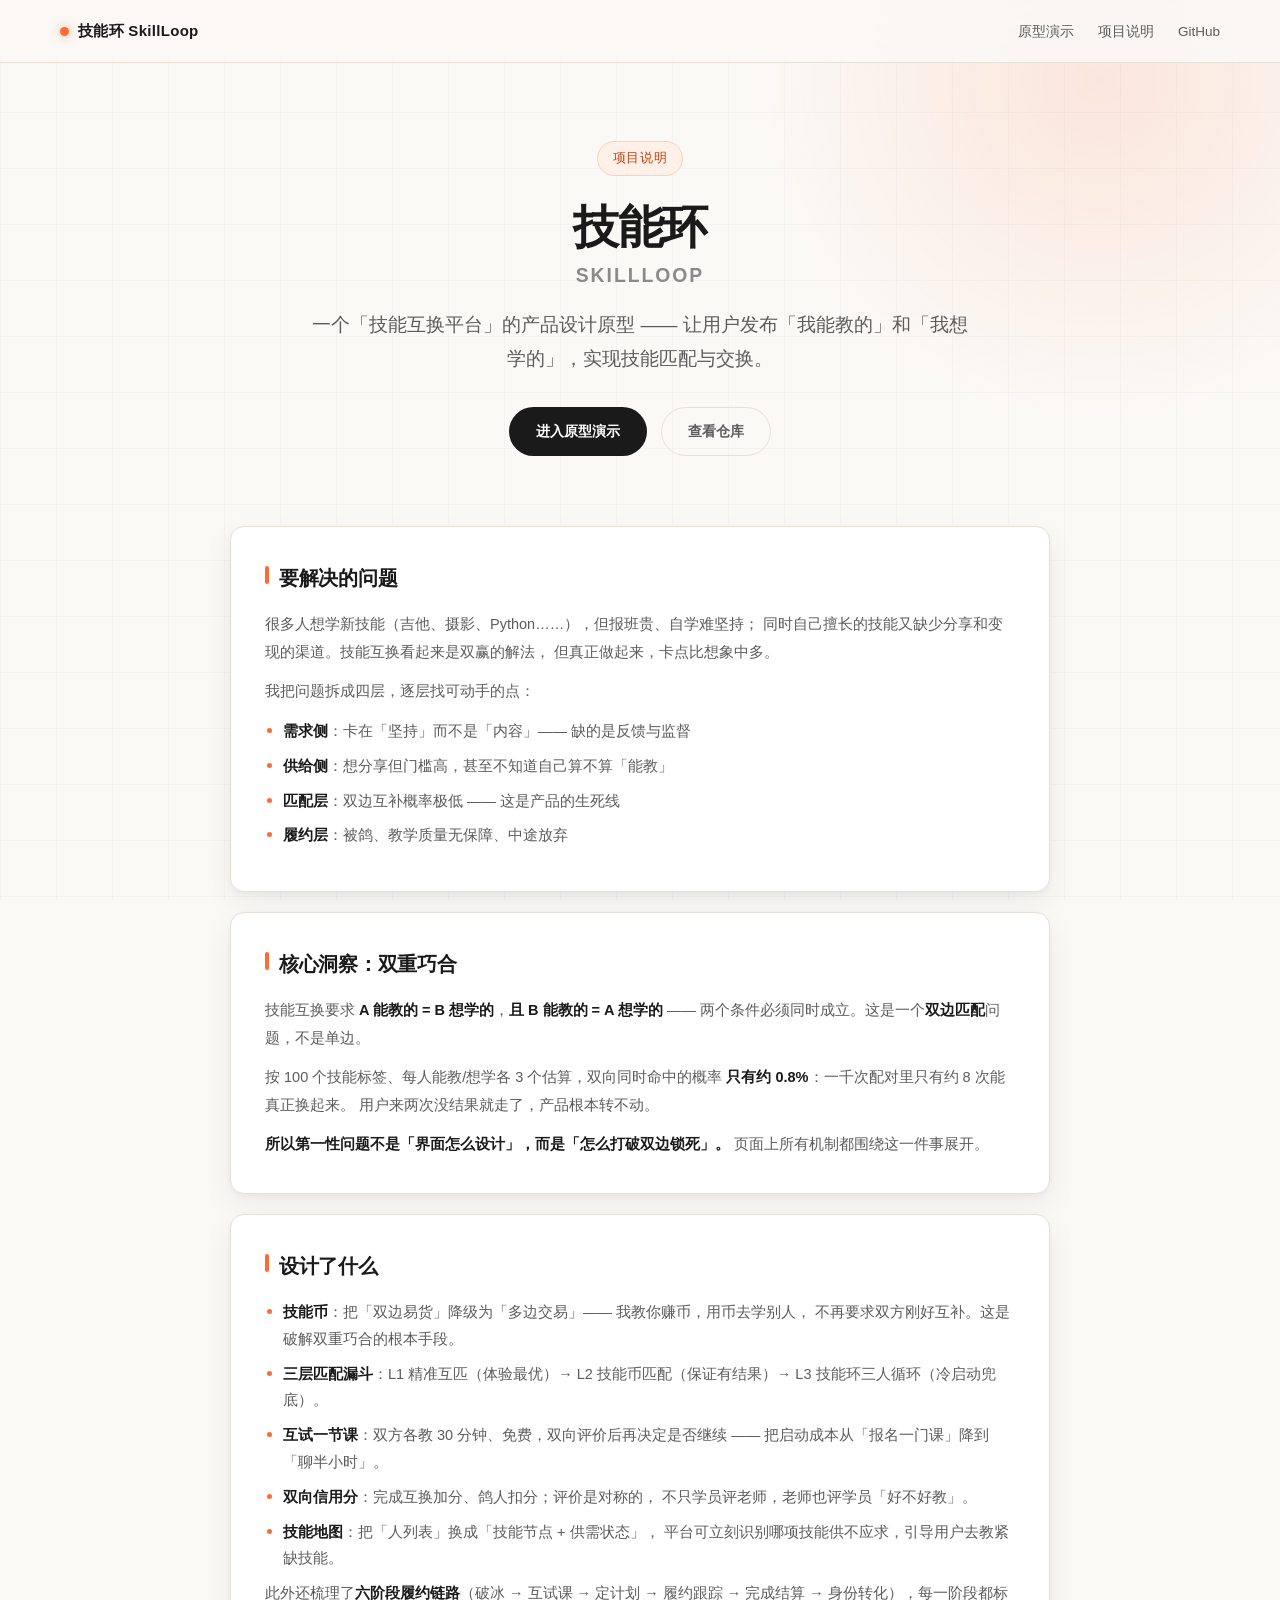
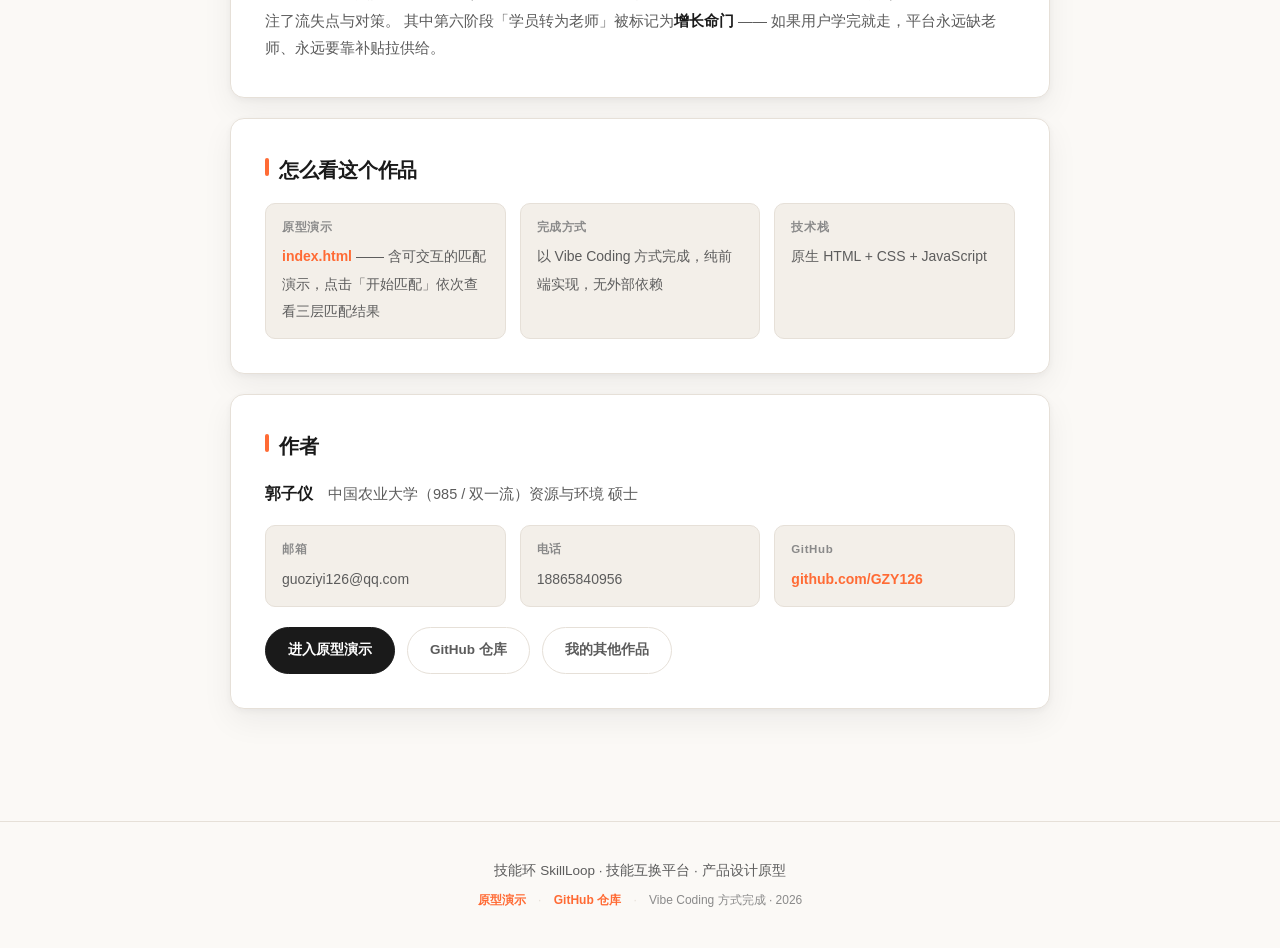
==== about.html @ 1040aa2b "Initial commit · 技能环 SkillLoop —— 技能互换平台产品设计原型 一个「技能互换平台」的产品设计原型，全部设计围绕「破解双边匹配死锁」展开。  核心洞察： - 技能互换要求" ====
<!DOCTYPE html>
<html lang="zh-CN">
<head>
<meta charset="UTF-8">
<meta name="viewport" content="width=device-width, initial-scale=1.0">
<title>项目说明 · 技能环 SkillLoop</title>
<meta name="description" content="技能互换平台「技能环 SkillLoop」的产品设计说明与设计思路。">
<link rel="stylesheet" href="styles.css">
</head>
<body>

<div class="bg-grid"></div>
<div class="bg-glow"></div>

<nav class="nav">
  <div class="nav-inner">
    <div class="nav-logo"><span class="dot"></span>技能环 SkillLoop</div>
    <ul class="nav-links">
      <li><a href="index.html">原型演示</a></li>
      <li><a href="about.html">项目说明</a></li>
      <li><a href="https://github.com/GZY126/MT" target="_blank" rel="noopener">GitHub</a></li>
    </ul>
  </div>
</nav>

<header class="hero" style="padding:78px 0 46px">
  <div class="container">
    <div class="hero-badge">项目说明</div>
    <h1 class="hero-title" style="font-size:clamp(30px,4.6vw,46px)">
      技能环 <span class="hero-title-en">SkillLoop</span>
    </h1>
    <p class="hero-sub" style="margin-bottom:30px">
      一个「技能互换平台」的产品设计原型 ——
      让用户发布「我能教的」和「我想学的」，实现技能匹配与交换。
    </p>
    <div class="hero-actions">
      <a href="index.html" class="btn btn-primary">进入原型演示</a>
      <a href="https://github.com/GZY126/MT" class="btn btn-ghost" target="_blank" rel="noopener">查看仓库</a>
    </div>
  </div>
</header>

<section class="section" style="padding-top:24px">
  <div class="container about-wrap">

    <div class="about-card">
      <h2>要解决的问题</h2>
      <p>
        很多人想学新技能（吉他、摄影、Python……），但报班贵、自学难坚持；
        同时自己擅长的技能又缺少分享和变现的渠道。技能互换看起来是双赢的解法，
        但真正做起来，卡点比想象中多。
      </p>
      <p>
        我把问题拆成四层，逐层找可动手的点：
      </p>
      <ul>
        <li><b>需求侧</b>：卡在「坚持」而不是「内容」—— 缺的是反馈与监督</li>
        <li><b>供给侧</b>：想分享但门槛高，甚至不知道自己算不算「能教」</li>
        <li><b>匹配层</b>：双边互补概率极低 —— 这是产品的生死线</li>
        <li><b>履约层</b>：被鸽、教学质量无保障、中途放弃</li>
      </ul>
    </div>

    <div class="about-card">
      <h2>核心洞察：双重巧合</h2>
      <p>
        技能互换要求 <b>A 能教的 = B 想学的</b>，<b>且 B 能教的 = A 想学的</b> ——
        两个条件必须同时成立。这是一个<b>双边匹配</b>问题，不是单边。
      </p>
      <p>
        按 100 个技能标签、每人能教/想学各 3 个估算，双向同时命中的概率
        <b>只有约 0.8%</b>：一千次配对里只有约 8 次能真正换起来。
        用户来两次没结果就走了，产品根本转不动。
      </p>
      <p>
        <b>所以第一性问题不是「界面怎么设计」，而是「怎么打破双边锁死」。</b>
        页面上所有机制都围绕这一件事展开。
      </p>
    </div>

    <div class="about-card">
      <h2>设计了什么</h2>
      <ul>
        <li><b>技能币</b>：把「双边易货」降级为「多边交易」—— 我教你赚币，用币去学别人，
            不再要求双方刚好互补。这是破解双重巧合的根本手段。</li>
        <li><b>三层匹配漏斗</b>：L1 精准互匹（体验最优）→ L2 技能币匹配（保证有结果）→
            L3 技能环三人循环（冷启动兜底）。</li>
        <li><b>互试一节课</b>：双方各教 30 分钟、免费，双向评价后再决定是否继续 ——
            把启动成本从「报名一门课」降到「聊半小时」。</li>
        <li><b>双向信用分</b>：完成互换加分、鸽人扣分；评价是对称的，
            不只学员评老师，老师也评学员「好不好教」。</li>
        <li><b>技能地图</b>：把「人列表」换成「技能节点 + 供需状态」，
            平台可立刻识别哪项技能供不应求，引导用户去教紧缺技能。</li>
      </ul>
      <p>
        此外还梳理了<b>六阶段履约链路</b>（破冰 → 互试课 → 定计划 → 履约跟踪 →
        完成结算 → 身份转化），每一阶段都标注了流失点与对策。
        其中第六阶段「学员转为老师」被标记为<b>增长命门</b> ——
        如果用户学完就走，平台永远缺老师、永远要靠补贴拉供给。
      </p>
    </div>

    <div class="about-card">
      <h2>怎么看这个作品</h2>
      <div class="about-meta">
        <div>
          <b>原型演示</b>
          <span><a href="index.html" style="color:#FF6B35;text-decoration:none;font-weight:600">index.html</a>
          —— 含可交互的匹配演示，点击「开始匹配」依次查看三层匹配结果</span>
        </div>
        <div>
          <b>完成方式</b>
          <span>以 Vibe Coding 方式完成，纯前端实现，无外部依赖</span>
        </div>
        <div>
          <b>技术栈</b>
          <span>原生 HTML + CSS + JavaScript</span>
        </div>
      </div>
    </div>

    <div class="about-card">
      <h2>作者</h2>
      <p style="margin-bottom:16px">
        <b style="font-size:16px">郭子仪</b>　中国农业大学（985 / 双一流）资源与环境 硕士
      </p>
      <div class="about-meta">
        <div><b>邮箱</b><span>guoziyi126@qq.com</span></div>
        <div><b>电话</b><span>18865840956</span></div>
        <div><b>GitHub</b><span><a href="https://github.com/GZY126" target="_blank" rel="noopener"
          style="color:#FF6B35;text-decoration:none;font-weight:600">github.com/GZY126</a></span></div>
      </div>
      <div class="about-links" style="margin-top:20px">
        <a href="index.html" class="primary">进入原型演示</a>
        <a href="https://github.com/GZY126/MT" target="_blank" rel="noopener">GitHub 仓库</a>
        <a href="https://gzy126.github.io" target="_blank" rel="noopener">我的其他作品</a>
      </div>
    </div>

  </div>
</section>

<footer class="footer">
  <div class="container">
    <p>技能环 SkillLoop · 技能互换平台 · 产品设计原型</p>
    <p class="footer-sub">
      <a href="index.html">原型演示</a>
      <span class="sep">·</span>
      <a href="https://github.com/GZY126/MT" target="_blank" rel="noopener">GitHub 仓库</a>
      <span class="sep">·</span>
      Vibe Coding 方式完成 · 2026
    </p>
  </div>
</footer>

</body>
</html>
---- styles.css ----
/* =========================================================
   技能环 SkillLoop · 技能互换平台原型
   配色语义：橙 = 我能教（输出）  |  蓝 = 我想学（输入）
   ========================================================= */

:root{
  --bg:#FBF9F6;
  --bg-soft:#F3EFE9;
  --dark:#14181F;
  --dark-soft:#1C222C;
  --txt:#1A1A1A;
  --txt2:#5C5C5C;
  --txt3:#8A8A8A;
  --line:#E6E0D8;
  --line-dark:#2A3240;

  --teach:#FF6B35;       /* 我能教 */
  --teach-soft:#FFF0E8;
  --learn:#2563EB;       /* 我想学 */
  --learn-soft:#EAF1FF;

  --acc:#FF8A4C;
  --ok:#10B981;
  --warn:#F59E0B;
  --hot:#EF4444;

  --r:14px;
  --r-sm:10px;
  --shadow:0 2px 8px rgba(20,24,31,.05), 0 12px 32px rgba(20,24,31,.06);
  --shadow-lg:0 8px 24px rgba(20,24,31,.09), 0 24px 64px rgba(20,24,31,.10);
}

*{margin:0;padding:0;box-sizing:border-box}

html{scroll-behavior:smooth}

body{
  font-family:-apple-system,BlinkMacSystemFont,"Segoe UI","PingFang SC",
    "Hiragino Sans GB","Microsoft YaHei",sans-serif;
  background:var(--bg);color:var(--txt);line-height:1.7;
  -webkit-font-smoothing:antialiased;overflow-x:hidden;
}

b,strong{font-weight:600;color:var(--txt)}

/* ---------- 背景装饰 ---------- */
.bg-grid{
  position:fixed;inset:0;z-index:0;pointer-events:none;
  background-image:linear-gradient(rgba(20,24,31,.028) 1px,transparent 1px),
    linear-gradient(90deg,rgba(20,24,31,.028) 1px,transparent 1px);
  background-size:56px 56px;
}
.bg-glow{
  position:fixed;top:-280px;right:-180px;width:720px;height:720px;z-index:0;
  pointer-events:none;border-radius:50%;
  background:radial-gradient(circle,rgba(255,107,53,.13),transparent 68%);
}
.container{width:min(1160px,92vw);margin:0 auto;position:relative;z-index:2}

/* ---------- 导航 ---------- */
.nav{
  position:sticky;top:0;z-index:50;
  backdrop-filter:blur(14px);background:rgba(251,249,246,.86);
  border-bottom:1px solid var(--line);
}
.nav-inner{
  width:min(1160px,92vw);margin:0 auto;height:62px;
  display:flex;align-items:center;justify-content:space-between;
}
.nav-logo{font-weight:700;font-size:15px;display:flex;align-items:center;gap:9px;
  letter-spacing:.3px}
.nav-logo .dot{
  width:9px;height:9px;border-radius:50%;background:var(--teach);
  box-shadow:0 0 12px rgba(255,107,53,.6);animation:pulse 2.4s infinite;
}
@keyframes pulse{0%,100%{opacity:1}50%{opacity:.35}}
.nav-links{display:flex;list-style:none;gap:24px;flex-wrap:wrap}
.nav-links a{
  color:var(--txt2);text-decoration:none;font-size:13.5px;
  transition:color .2s;position:relative;
}
.nav-links a:hover{color:var(--teach)}

/* ---------- HERO ---------- */
.hero{
  position:relative;z-index:2;padding:104px 0 88px;text-align:center;
}
.hero-badge{
  display:inline-block;padding:6px 15px;border-radius:100px;
  background:var(--teach-soft);color:#C2410C;
  font-size:12.5px;letter-spacing:.6px;margin-bottom:26px;
  border:1px solid rgba(255,107,53,.25);
}
.hero-title{
  font-size:clamp(38px,6.2vw,62px);font-weight:800;letter-spacing:-1.5px;
  line-height:1.1;margin-bottom:22px;
}
.hero-title-en{
  display:block;font-size:.42em;font-weight:600;letter-spacing:2px;
  color:var(--txt3);margin-top:12px;text-transform:uppercase;
}
.hero-sub{font-size:clamp(15px,1.9vw,18.5px);color:var(--txt2);
  max-width:660px;margin:0 auto 42px;line-height:1.85}
.hl{
  color:var(--teach);font-weight:600;
  background:linear-gradient(transparent 62%,rgba(255,107,53,.22) 62%);
  padding:0 2px;
}
.hero-stats{
  display:flex;justify-content:center;gap:56px;flex-wrap:wrap;margin-bottom:44px;
}
.stat{text-align:center}
.stat b{display:block;font-size:34px;font-weight:800;color:var(--teach);
  letter-spacing:-1px;line-height:1.2}
.stat span{font-size:12.5px;color:var(--txt3)}
.hero-actions{display:flex;gap:14px;justify-content:center;flex-wrap:wrap}

.btn{
  display:inline-block;padding:12px 26px;border-radius:100px;
  font-size:14px;font-weight:600;text-decoration:none;cursor:pointer;
  border:1px solid transparent;transition:all .22s;font-family:inherit;
}
.btn-primary{background:var(--txt);color:#fff}
.btn-primary:hover{background:var(--teach);transform:translateY(-2px);
  box-shadow:0 8px 22px rgba(255,107,53,.32)}
.btn-ghost{background:transparent;color:var(--txt2);border-color:var(--line)}
.btn-ghost:hover{border-color:var(--txt);color:var(--txt)}

.scroll-hint{
  margin-top:64px;font-size:12px;color:var(--txt3);
  display:flex;flex-direction:column;align-items:center;gap:8px;
}
.scroll-hint span{
  width:1px;height:36px;background:linear-gradient(var(--line),transparent);
}

/* ---------- 区块通用 ---------- */
.section{padding:92px 0;position:relative;z-index:2}
.section--dark{
  background:var(--dark);color:#E8EAED;
}
.section--dark .sec-head h2{color:#fff}
.section--dark .sec-head p{color:#9BA3B0}
.section--dark b,.section--dark strong{color:#fff}
.section--end{padding-bottom:110px}

.sec-head{max-width:760px;margin-bottom:52px}
.sec-tag{
  display:inline-block;font-size:12px;letter-spacing:1.4px;
  color:var(--teach);font-weight:700;margin-bottom:14px;text-transform:uppercase;
}
.sec-head h2{
  font-size:clamp(25px,3.4vw,36px);font-weight:800;letter-spacing:-.7px;
  line-height:1.28;margin-bottom:14px;
}
.sec-head p{font-size:15.5px;color:var(--txt2);line-height:1.8}
.section--dark .sec-tag{color:var(--acc)}

/* ---------- 痛点卡片 ---------- */
.pain-grid{
  display:grid;grid-template-columns:repeat(auto-fit,minmax(255px,1fr));gap:20px;
}
.pain-card{
  background:#fff;border:1px solid var(--line);border-radius:var(--r);
  padding:26px 24px;box-shadow:var(--shadow);transition:all .24s;
}
.pain-card:hover{transform:translateY(-3px);box-shadow:var(--shadow-lg)}
.pain-idx{
  display:inline-block;font-size:11.5px;font-weight:700;letter-spacing:.8px;
  color:var(--txt3);margin-bottom:12px;text-transform:uppercase;
}
.pain-card h4{font-size:16px;font-weight:700;margin-bottom:14px;line-height:1.5}
.pain-card ul{list-style:none;font-size:13.6px;color:var(--txt2)}
.pain-card li{padding-left:15px;position:relative;margin-bottom:8px;line-height:1.65}
.pain-card li::before{
  content:'';position:absolute;left:0;top:9px;width:5px;height:5px;
  border-radius:50%;background:var(--line);
}
.pain-card--hot{
  background:linear-gradient(160deg,#FFF7F2,#fff);
  border-color:rgba(255,107,53,.35);
}
.pain-card--hot .pain-idx{color:var(--hot)}
.pain-card--hot li::before{background:var(--hot)}
.pain-link{
  display:inline-block;margin-top:12px;font-size:13px;font-weight:600;
  color:var(--teach);text-decoration:none;
}
.pain-link:hover{text-decoration:underline}

/* ---------- 双重巧合公式 ---------- */
.formula-box{
  background:var(--dark-soft);border:1px solid var(--line-dark);
  border-radius:var(--r);padding:44px 32px;text-align:center;margin-bottom:26px;
}
.formula-line{
  display:flex;align-items:center;justify-content:center;gap:16px;flex-wrap:wrap;
}
.f-tag{
  padding:11px 20px;border-radius:100px;font-weight:700;font-size:15.5px;
  border:1.5px solid;
}
.f-tag--teach{background:rgba(255,107,53,.13);border-color:var(--teach);color:#FFB088}
.f-tag--learn{background:rgba(37,99,235,.16);border-color:#5B8DEF;color:#9DBBFF}
.f-eq{font-size:22px;color:#6B7482;font-weight:300}
.formula-and{
  font-size:14px;color:var(--acc);margin:16px 0;font-weight:700;letter-spacing:4px;
}
.formula-result{margin-top:26px}
.f-arrow{display:block;font-size:26px;color:#5A6371;margin-bottom:14px}
.f-lock{
  display:inline-block;padding:12px 30px;border-radius:var(--r-sm);
  background:rgba(239,68,68,.14);border:1.5px dashed var(--hot);
  color:#FF8B8B;font-weight:800;font-size:17px;letter-spacing:2px;
}
.hl-warm{color:var(--acc)}

.calc-box{
  background:var(--dark-soft);border:1px solid var(--line-dark);
  border-radius:var(--r);padding:30px 32px;
}
.calc-box h4{font-size:15px;font-weight:700;margin-bottom:18px;color:#fff;
  letter-spacing:.4px}
.calc-table{width:100%;border-collapse:collapse;font-size:14.5px}
.calc-table td{
  padding:13px 0;border-bottom:1px solid var(--line-dark);color:#9BA3B0;
}
.calc-table td:last-child{text-align:right}
.calc-table td b{font-size:16px}
.calc-hot td{color:#fff}
.calc-hot td b{color:var(--hot);font-size:22px;letter-spacing:-.5px}
.calc-note{margin-top:18px;font-size:14px;color:#9BA3B0;line-height:1.85}
.calc-note b{color:var(--acc)}

.insight-conclusion{
  display:flex;gap:20px;align-items:flex-start;margin-top:26px;
  background:linear-gradient(100deg,rgba(255,138,76,.13),rgba(255,138,76,.03));
  border:1px solid rgba(255,138,76,.28);border-radius:var(--r);padding:26px 28px;
}
.ic-icon{
  flex-shrink:0;width:38px;height:38px;border-radius:50%;
  background:var(--acc);color:#1A1008;font-weight:800;font-size:20px;
  display:flex;align-items:center;justify-content:center;
}
.insight-conclusion h4{font-size:16.5px;font-weight:700;color:#fff;margin-bottom:8px;
  line-height:1.55}
.insight-conclusion p{font-size:14px;color:#9BA3B0}

/* ---------- 机制 ---------- */
.mech{
  background:#fff;border:1px solid var(--line);border-radius:var(--r);
  padding:32px;margin-bottom:22px;box-shadow:var(--shadow);
}
.mech--hero{border-color:rgba(255,107,53,.4);
  background:linear-gradient(165deg,#FFFBF8,#fff 42%)}
.mech-head{display:flex;align-items:center;gap:14px;flex-wrap:wrap;margin-bottom:14px}
.mech-no{
  font-size:11.5px;font-weight:800;letter-spacing:1px;color:var(--teach);
  background:var(--teach-soft);padding:4px 11px;border-radius:6px;
}
.mech-head h3{font-size:20px;font-weight:700;letter-spacing:-.3px}
.mech-key{
  font-size:11px;font-weight:700;color:#fff;background:var(--hot);
  padding:4px 11px;border-radius:100px;letter-spacing:.6px;
}
.mech-desc{font-size:14.5px;color:var(--txt2);margin-bottom:24px;line-height:1.85;
  max-width:920px}

.coin-flow{
  display:flex;align-items:center;gap:14px;flex-wrap:wrap;margin-bottom:22px;
}
.coin-step{
  flex:1;min-width:210px;display:flex;align-items:center;gap:13px;
  background:var(--bg-soft);border-radius:var(--r-sm);padding:16px 18px;
  border:1px solid var(--line);
}
.coin-step--win{background:linear-gradient(120deg,#EAFBF3,#fff);
  border-color:rgba(16,185,129,.35)}
.cs-icon{
  flex-shrink:0;width:44px;height:44px;border-radius:12px;
  display:flex;align-items:center;justify-content:center;
  font-weight:800;font-size:15px;color:#fff;
}
.cs-icon--earn{background:var(--ok)}
.cs-icon--spend{background:var(--learn)}
.cs-icon--win{background:var(--teach)}
.cs-text b{display:block;font-size:14.5px;line-height:1.4}
.cs-text span{font-size:12.5px;color:var(--txt2)}
.coin-arrow{color:var(--txt3);font-size:19px;font-weight:300}

.coin-tabs{display:grid;grid-template-columns:repeat(auto-fit,minmax(240px,1fr));
  gap:12px}
.ct-item{
  background:var(--bg-soft);border-radius:var(--r-sm);padding:14px 16px;
  border:1px solid var(--line);
}
.ct-k{display:block;font-size:11.5px;font-weight:700;color:var(--txt3);
  letter-spacing:.6px;margin-bottom:5px}
.ct-v{font-size:13.4px;color:var(--txt2);line-height:1.6}

/* 漏斗 */
.funnel{display:flex;flex-direction:column;gap:14px}
.funnel-row{
  display:flex;gap:16px;align-items:flex-start;
  background:var(--bg-soft);border-radius:var(--r-sm);padding:20px 22px;
  border:1px solid var(--line);transition:all .22s;
}
.funnel-row:hover{border-color:var(--teach);background:#fff;
  box-shadow:0 4px 18px rgba(255,107,53,.1)}
.funnel-lv{
  flex-shrink:0;width:44px;height:44px;border-radius:12px;
  display:flex;align-items:center;justify-content:center;
  font-weight:800;font-size:14px;color:#fff;letter-spacing:.5px;
}
.lv1{background:var(--ok)} .lv2{background:var(--teach)} .lv3{background:var(--learn)}
.funnel-body{flex:1}
.funnel-body h5{font-size:15.5px;font-weight:700;margin-bottom:6px;
  display:flex;align-items:center;gap:10px;flex-wrap:wrap}
.funnel-tag{
  font-size:11px;font-weight:600;color:var(--teach);background:var(--teach-soft);
  padding:2.5px 9px;border-radius:5px;
}
.funnel-body p{font-size:13.6px;color:var(--txt2);margin-bottom:10px;line-height:1.7}
.funnel-rate{display:flex;align-items:center;gap:11px;font-size:11.8px;color:var(--txt3)}
.funnel-rate i{
  height:5px;border-radius:100px;background:linear-gradient(90deg,var(--teach),var(--acc));
  display:block;min-width:14px;
}

/* 机制小卡 */
.mech-grid{display:grid;grid-template-columns:repeat(auto-fit,minmax(275px,1fr));gap:20px}
.mech-sm{
  background:#fff;border:1px solid var(--line);border-radius:var(--r);
  padding:26px 24px;box-shadow:var(--shadow);transition:all .24s;
}
.mech-sm:hover{transform:translateY(-3px);box-shadow:var(--shadow-lg)}
.mech-sm h4{font-size:16.5px;font-weight:700;margin:10px 0 3px}
.mech-sm-sub{font-size:12.5px;color:var(--teach);font-weight:600;margin-bottom:12px}
.mech-sm p{font-size:13.6px;color:var(--txt2);line-height:1.75;margin-bottom:10px}
.mech-sm-val{
  font-size:13px;color:var(--txt2);background:var(--bg-soft);
  padding:12px 14px;border-radius:var(--r-sm);border-left:3px solid var(--teach);
}
.supply-demo{margin-top:12px;font-size:12.8px}
.sd-row{display:flex;justify-content:space-between;padding:8px 0;
  border-bottom:1px dashed var(--line)}
.sd-ok{color:var(--learn)} .sd-warn{color:var(--warn)}
.sd-note{font-size:11.8px;color:var(--txt3);margin-top:9px;line-height:1.6}

/* ---------- 匹配演示 ---------- */
.demo-wrap{display:grid;grid-template-columns:minmax(300px,360px) 1fr;gap:24px;
  align-items:start}

.card-me{
  background:#fff;border:1px solid var(--line);border-radius:var(--r);
  padding:26px 24px;box-shadow:var(--shadow);position:sticky;top:82px;
}
.cm-head{display:flex;align-items:center;gap:14px;margin-bottom:22px;
  padding-bottom:18px;border-bottom:1px solid var(--line)}
.cm-avatar{
  width:46px;height:46px;border-radius:13px;background:var(--txt);color:#fff;
  display:flex;align-items:center;justify-content:center;font-weight:700;font-size:18px;
}
.cm-head h4{font-size:15.5px;font-weight:700}
.cm-meta{font-size:12.5px;color:var(--txt3)}
.cm-meta b{color:var(--teach);font-size:14px}
.cm-block{margin-bottom:18px}
.cm-label{font-size:12px;font-weight:700;letter-spacing:.5px;margin-bottom:9px}
.cm-label--teach{color:var(--teach)}
.cm-label--learn{color:var(--learn)}
.tags{display:flex;gap:8px;flex-wrap:wrap}
.tag{
  font-size:12.5px;padding:5px 12px;border-radius:100px;font-weight:500;
}
.tag--teach{background:var(--teach-soft);color:#C2410C;border:1px solid rgba(255,107,53,.3)}
.tag--learn{background:var(--learn-soft);color:#1D4ED8;border:1px solid rgba(37,99,235,.28)}
.cm-actions{display:flex;gap:10px;margin-top:22px}
.cm-actions .btn{flex:1;text-align:center;padding:11px 16px;font-size:13.5px}

.match-panel{min-height:400px}
.mp-empty{
  display:flex;flex-direction:column;align-items:center;justify-content:center;
  min-height:400px;background:var(--dark-soft);border:1px dashed var(--line-dark);
  border-radius:var(--r);color:#6B7482;font-size:14px;gap:16px;
}
.mp-empty-icon{font-size:44px;color:var(--line-dark)}
.match-panel.has-result .mp-empty{display:none}

.mp-result{
  display:none;background:var(--dark-soft);border:1px solid var(--line-dark);
  border-radius:var(--r);padding:28px 30px;animation:fadeUp .38s ease;
}
.mp-result.show{display:block}
@keyframes fadeUp{from{opacity:0;transform:translateY(12px)}to{opacity:1;transform:none}}

.mp-head{display:flex;align-items:center;gap:13px;margin-bottom:22px;flex-wrap:wrap}
.mp-lv{
  width:38px;height:38px;border-radius:11px;display:flex;align-items:center;
  justify-content:center;font-weight:800;font-size:13px;color:#fff;
}
.mp-lv--1{background:var(--ok)}
.mp-lv--2{background:var(--teach)}
.mp-lv--3{background:var(--learn)}
.mp-head h4{font-size:18px;font-weight:700;color:#fff}
.mp-badge{font-size:11px;font-weight:700;padding:4px 11px;border-radius:100px}
.mp-badge--best{background:rgba(16,185,129,.18);color:#6EE7B7}
.mp-badge--main{background:rgba(255,107,53,.18);color:#FFB088}
.mp-badge--cold{background:rgba(37,99,235,.2);color:#9DBBFF}

.mp-user{
  display:flex;gap:14px;align-items:flex-start;background:rgba(255,255,255,.04);
  border-radius:var(--r-sm);padding:16px 18px;margin-bottom:18px;
}
.mp-avatar{
  width:42px;height:42px;border-radius:12px;background:#2A3240;color:#fff;
  display:flex;align-items:center;justify-content:center;font-weight:700;
  flex-shrink:0;font-size:16px;
}
.mp-info b{color:#fff;font-size:14.5px}
.mp-credit{font-size:11.5px;color:#6EE7B7;background:rgba(16,185,129,.15);
  padding:2px 8px;border-radius:5px;margin-left:7px;font-weight:600}
.mp-info p{font-size:13px;color:#9BA3B0;margin-top:7px;display:flex;
  gap:7px;align-items:center;flex-wrap:wrap}

.mp-detail{margin-bottom:16px}
.mpd-row{
  display:flex;justify-content:space-between;gap:20px;padding:11px 0;
  border-bottom:1px solid var(--line-dark);font-size:13.5px;
}
.mpd-row span{color:#7C8595;flex-shrink:0}
.mpd-row b{color:#fff;text-align:right;font-weight:600}
.mp-note{
  font-size:13px;color:#9BA3B0;line-height:1.75;padding:13px 16px;
  border-radius:var(--r-sm);background:rgba(255,255,255,.04);
  border-left:3px solid #3A4352;
}
.mp-note b{color:#fff}
.mp-note--warn{border-left-color:var(--hot);background:rgba(239,68,68,.09)}
.mp-note--warn b{color:#FF9B9B}
.mp-note--good{border-left-color:var(--ok);background:rgba(16,185,129,.09)}
.mp-note--good b{color:#6EE7B7}

/* 技能环 */
.mp-ring{
  display:flex;align-items:center;justify-content:center;gap:14px;
  flex-wrap:wrap;margin-bottom:22px;padding:22px 0;
}
.ring-node{
  display:flex;flex-direction:column;align-items:center;gap:8px;
  background:rgba(255,255,255,.05);border:1px solid var(--line-dark);
  border-radius:var(--r-sm);padding:16px 20px;min-width:96px;
}
.rn-avatar{
  width:38px;height:38px;border-radius:50%;background:var(--learn);color:#fff;
  display:flex;align-items:center;justify-content:center;font-weight:700;font-size:14px;
}
.ring-node span{font-size:12.5px;color:#9BA3B0}
.ring-arrow{font-size:20px;color:var(--acc)}
.ring-arrow--back{color:var(--learn);transform:scaleX(-1)}

/* ---------- 时间轴 ---------- */
.timeline{position:relative;padding-left:8px}
.timeline::before{
  content:'';position:absolute;left:27px;top:12px;bottom:12px;width:2px;
  background:linear-gradient(var(--teach),var(--learn));
  opacity:.28;
}
.tl-item{display:flex;gap:22px;margin-bottom:20px;position:relative}
.tl-no{
  flex-shrink:0;width:54px;height:54px;border-radius:15px;background:#fff;
  border:1.5px solid var(--line);display:flex;align-items:center;
  justify-content:center;font-weight:800;font-size:14px;color:var(--txt3);
  z-index:2;box-shadow:var(--shadow);
}
.tl-item--key .tl-no{background:var(--teach);color:#fff;border-color:var(--teach)}
.tl-body{
  flex:1;background:#fff;border:1px solid var(--line);border-radius:var(--r);
  padding:22px 24px;box-shadow:var(--shadow);transition:all .24s;
}
.tl-item--key .tl-body{border-color:rgba(255,107,53,.42);
  background:linear-gradient(140deg,#FFF9F5,#fff 55%)}
.tl-body:hover{transform:translateX(4px);box-shadow:var(--shadow-lg)}
.tl-body h4{
  font-size:16.5px;font-weight:700;margin-bottom:9px;
  display:flex;align-items:center;gap:10px;flex-wrap:wrap;
}
.tl-star{
  font-size:11px;font-weight:700;color:#C2410C;background:var(--teach-soft);
  padding:3px 10px;border-radius:5px;
}
.tl-star--key{background:var(--hot);color:#fff}
.tl-do{font-size:14px;color:var(--txt2);margin-bottom:13px}
.tl-risk,.tl-fix{
  font-size:13px;padding:9px 14px;border-radius:var(--r-sm);margin-bottom:8px;
  line-height:1.65;
}
.tl-risk{background:rgba(239,68,68,.06);color:#B91C1C;
  border-left:3px solid rgba(239,68,68,.4)}
.tl-fix{background:rgba(16,185,129,.07);color:#047857;
  border-left:3px solid rgba(16,185,129,.5)}
.tl-risk-k,.tl-fix-k{
  font-weight:700;font-size:11.5px;letter-spacing:.4px;margin-right:7px;
}
.tl-risk-k{color:var(--hot)} .tl-fix-k{color:var(--ok)}

.flow-warn{
  margin-top:26px;background:linear-gradient(120deg,rgba(255,107,53,.09),transparent);
  border:1px solid rgba(255,107,53,.32);border-radius:var(--r);
  padding:24px 28px;font-size:14.5px;color:var(--txt2);line-height:1.85;
}

/* ---------- 飞轮 ---------- */
.fw-wrap{display:grid;grid-template-columns:1fr 1fr;gap:44px;align-items:center}
.fw-svg{position:relative;aspect-ratio:1;max-width:420px;margin:0 auto;width:100%}
.fw-svg-el{width:100%;height:100%;transform:rotate(-90deg)}
.fw-track{fill:none;stroke:var(--line-dark);stroke-width:2}
.fw-dash{
  fill:none;stroke:var(--acc);stroke-width:3;stroke-linecap:round;
  stroke-dasharray:200 680;
  animation:spin 7s linear infinite;
  transform-origin:center;
}
@keyframes spin{to{transform:rotate(360deg)}}
.fw-hub{
  position:absolute;top:50%;left:50%;transform:translate(-50%,-50%);
  text-align:center;
}
.fw-hub b{display:block;font-size:19px;color:#fff;font-weight:800}
.fw-hub span{font-size:12px;color:#7C8595}
.fw-node{
  position:absolute;font-size:12.5px;font-weight:600;color:#C6CCD6;
  background:var(--dark-soft);border:1px solid var(--line-dark);
  padding:7px 14px;border-radius:100px;white-space:nowrap;
  box-shadow:0 4px 14px rgba(0,0,0,.3);
}
.fw-n1{top:2%;left:50%;transform:translateX(-50%)}
.fw-n2{top:26%;right:-2%}
.fw-n3{bottom:24%;right:2%}
.fw-n4{bottom:2%;left:50%;transform:translateX(-50%)}
.fw-n5{bottom:26%;left:-2%}

.fw-side{display:flex;flex-direction:column;gap:18px}
.fw-card{
  background:var(--dark-soft);border:1px solid var(--line-dark);
  border-radius:var(--r);padding:24px 26px;
}
.fw-card h4{font-size:15.5px;font-weight:700;color:#fff;margin-bottom:14px}
.fw-list{list-style:none;counter-reset:f}
.fw-list li{
  counter-increment:f;font-size:13.8px;color:#9BA3B0;padding:9px 0 9px 30px;
  position:relative;border-bottom:1px solid var(--line-dark);line-height:1.6;
}
.fw-list li:last-child{border-bottom:none}
.fw-list li::before{
  content:counter(f);position:absolute;left:0;top:9px;width:20px;height:20px;
  border-radius:50%;background:rgba(255,107,53,.16);color:var(--acc);
  font-size:11px;font-weight:700;display:flex;align-items:center;
  justify-content:center;
}
.fw-card--warn{border-color:rgba(245,158,11,.35);
  background:linear-gradient(150deg,rgba(245,158,11,.09),var(--dark-soft))}
.fw-card--warn p{font-size:13.6px;color:#9BA3B0;line-height:1.8;margin-bottom:10px}
.fw-card--warn b{color:var(--warn)}

/* ---------- 收尾 ---------- */
.end-box{
  background:linear-gradient(150deg,#fff,#FFF9F5);
  border:1px solid var(--line);border-radius:var(--r);padding:44px 40px;
  box-shadow:var(--shadow);
}
.end-box h2{font-size:26px;font-weight:800;margin-bottom:28px;letter-spacing:-.5px}
.end-grid{display:grid;grid-template-columns:repeat(auto-fit,minmax(240px,1fr));gap:24px}
.end-item h4{
  font-size:15px;font-weight:700;margin-bottom:9px;color:var(--teach);
  padding-left:13px;position:relative;
}
.end-item h4::before{
  content:'';position:absolute;left:0;top:8px;width:4px;height:15px;
  border-radius:2px;background:var(--teach);
}
.end-item p{font-size:13.8px;color:var(--txt2);line-height:1.8}

/* ---------- Footer ---------- */
.footer{
  border-top:1px solid var(--line);padding:38px 0;text-align:center;
  font-size:13.5px;color:var(--txt2);position:relative;z-index:2;
}
.footer-sub{font-size:12px;color:var(--txt3);margin-top:7px}

/* ---------- 滚动揭示 ---------- */
.reveal{opacity:0;transform:translateY(22px);transition:opacity .6s ease,transform .6s ease}
.reveal.in{opacity:1;transform:none}

/* ---------- 响应式 ---------- */
@media (max-width:940px){
  .demo-wrap{grid-template-columns:1fr}
  .card-me{position:static}
  .fw-wrap{grid-template-columns:1fr;gap:32px}
  .nav-links{display:none}
}
@media (max-width:640px){
  .section{padding:66px 0}
  .hero{padding:74px 0 60px}
  .hero-stats{gap:32px}
  .stat b{font-size:27px}
  .coin-flow{flex-direction:column;align-items:stretch}
  .coin-arrow{transform:rotate(90deg);text-align:center}
  .formula-line{gap:10px}
  .f-tag{font-size:13.5px;padding:9px 15px}
  .end-box{padding:30px 24px}
  .mp-result{padding:22px 20px}
  .mpd-row{flex-direction:column;gap:4px}
  .mpd-row b{text-align:left}
  .fw-node{font-size:11px;padding:5px 10px}
}


/* ---------- 页脚链接 ---------- */
.footer a{
  color:var(--teach);text-decoration:none;font-weight:600;
  transition:opacity .2s;
}
.footer a:hover{opacity:.72}
.footer .sep{color:var(--line);margin:0 9px}

/* ---------- about.html 专用 ---------- */
.about-wrap{max-width:820px;margin:0 auto}
.about-card{
  background:#fff;border:1px solid var(--line);border-radius:var(--r);
  padding:34px 34px;margin-bottom:20px;box-shadow:var(--shadow);
}
.about-card h2{
  font-size:20px;font-weight:700;margin-bottom:16px;letter-spacing:-.3px;
  padding-left:14px;position:relative;
}
.about-card h2::before{
  content:'';position:absolute;left:0;top:5px;width:4px;height:18px;
  border-radius:2px;background:var(--teach);
}
.about-card p{font-size:14.5px;color:var(--txt2);line-height:1.9;margin-bottom:12px}
.about-card p:last-child{margin-bottom:0}
.about-card ul{list-style:none;margin:8px 0}
.about-card li{
  font-size:14.5px;color:var(--txt2);line-height:1.85;
  padding-left:18px;position:relative;margin-bottom:8px;
}
.about-card li::before{
  content:'';position:absolute;left:2px;top:10px;width:5px;height:5px;
  border-radius:50%;background:var(--teach);
}
.about-meta{
  display:grid;grid-template-columns:repeat(auto-fit,minmax(190px,1fr));
  gap:14px;margin-top:6px;
}
.about-meta div{
  background:var(--bg-soft);border:1px solid var(--line);
  border-radius:var(--r-sm);padding:14px 16px;
}
.about-meta b{display:block;font-size:11.5px;color:var(--txt3);
  letter-spacing:.6px;margin-bottom:5px;font-weight:700}
.about-meta span{font-size:14px;color:var(--txt2)}
.about-links{display:flex;gap:12px;flex-wrap:wrap;margin-top:6px}
.about-links a{
  display:inline-block;padding:11px 22px;border-radius:100px;
  font-size:13.5px;font-weight:600;text-decoration:none;
  border:1px solid var(--line);color:var(--txt2);transition:all .2s;
}
.about-links a:hover{border-color:var(--teach);color:var(--teach)}
.about-links a.primary{background:var(--txt);color:#fff;border-color:var(--txt)}
.about-links a.primary:hover{background:var(--teach);border-color:var(--teach)}
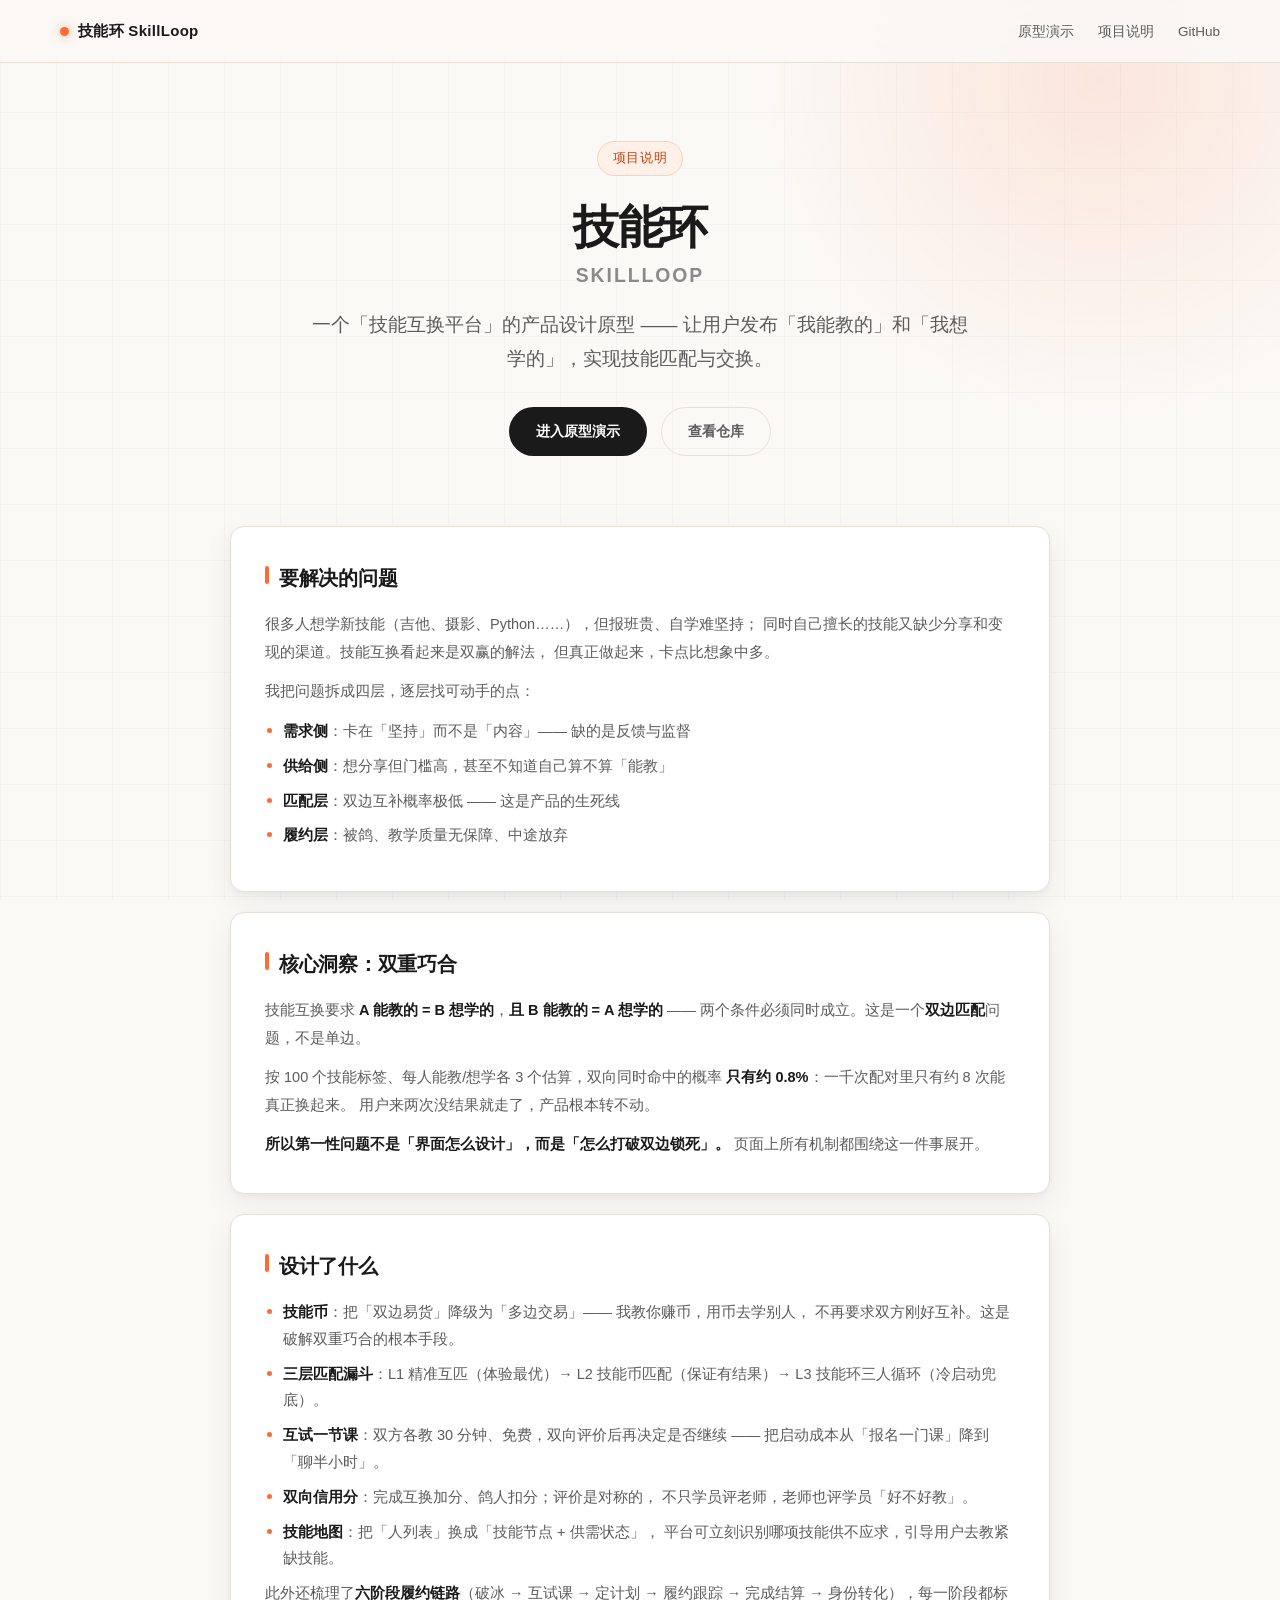
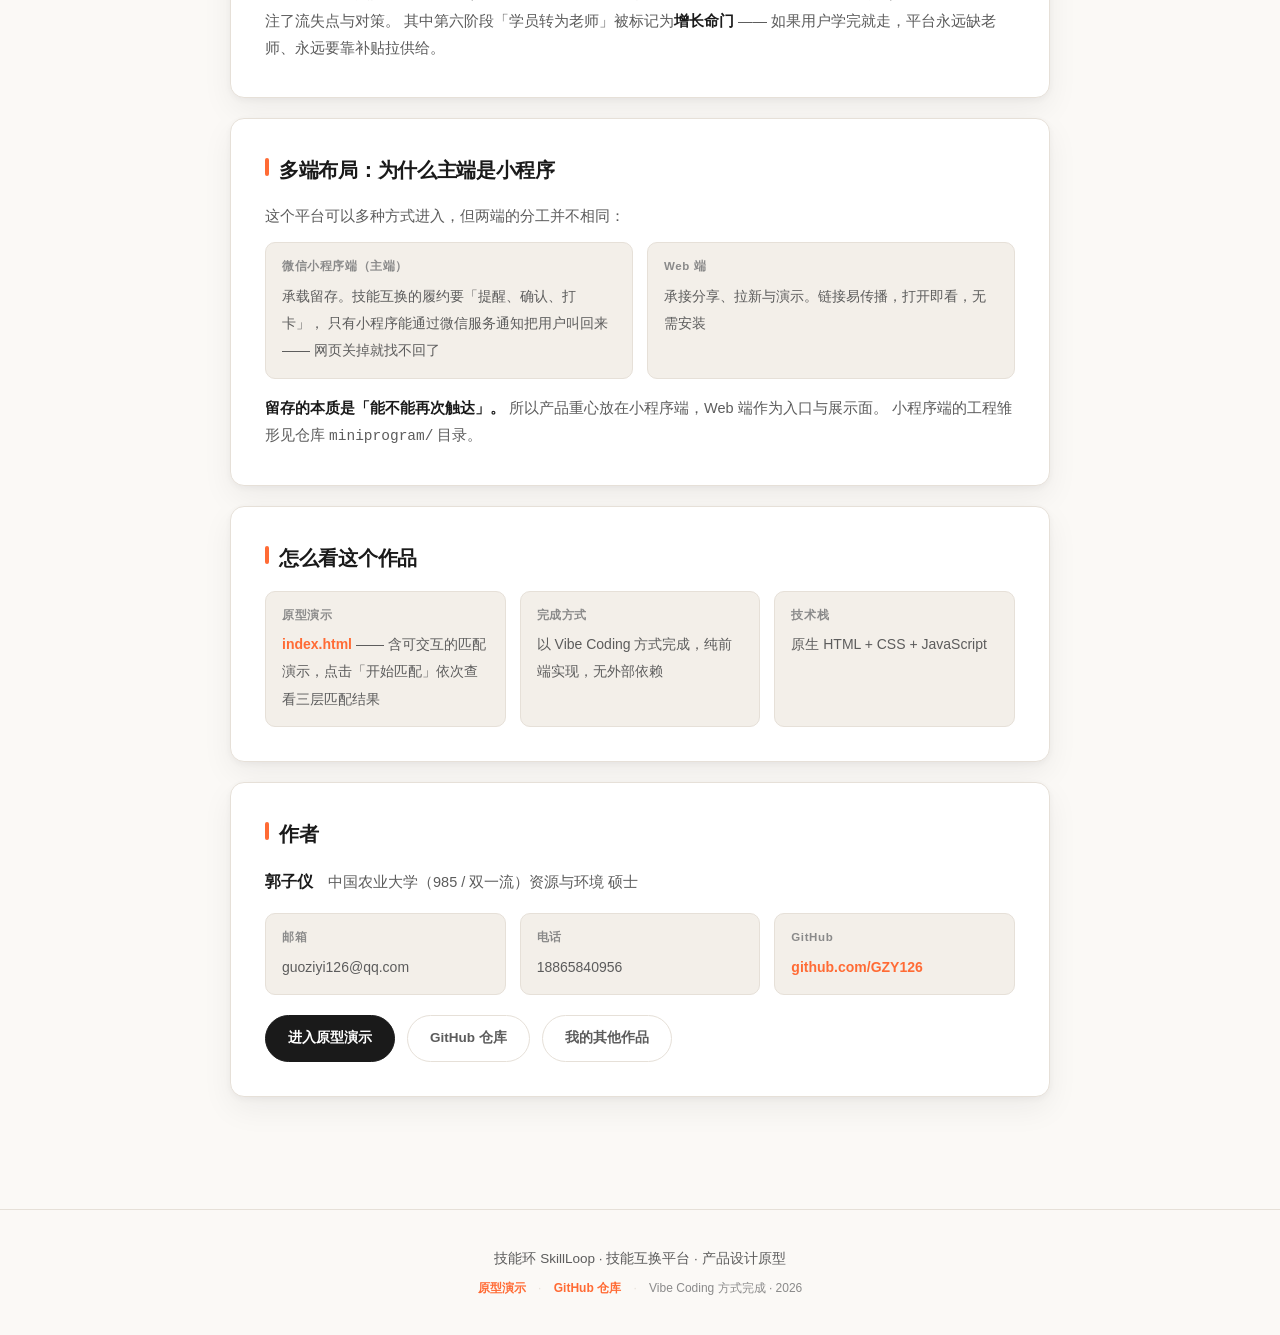
==== commit 8b74a2e7: "新增小程序端开发雏形 · 确立双端定位（小程序为主端） 产品判断： - 技能互换的履约发生在「约定时间、双方到场」，核心动作是提醒 / 确认 / 打卡 - 这些动作必须靠主动触达完成，而网页关掉标签页" ====
--- a/about.html
+++ b/about.html
@@ -101,6 +101,29 @@
     </div>
 
     <div class="about-card">
+      <h2>多端布局：为什么主端是小程序</h2>
+      <p>
+        这个平台可以多种方式进入，但两端的分工并不相同：
+      </p>
+      <div class="about-meta">
+        <div>
+          <b>微信小程序端（主端）</b>
+          <span>承载留存。技能互换的履约要「提醒、确认、打卡」，
+          只有小程序能通过微信服务通知把用户叫回来 —— 网页关掉就找不回了</span>
+        </div>
+        <div>
+          <b>Web 端</b>
+          <span>承接分享、拉新与演示。链接易传播，打开即看，无需安装</span>
+        </div>
+      </div>
+      <p style="margin-top:16px">
+        <b>留存的本质是「能不能再次触达」。</b>
+        所以产品重心放在小程序端，Web 端作为入口与展示面。
+        小程序端的工程雏形见仓库 <code>miniprogram/</code> 目录。
+      </p>
+    </div>
+
+    <div class="about-card">
       <h2>怎么看这个作品</h2>
       <div class="about-meta">
         <div>
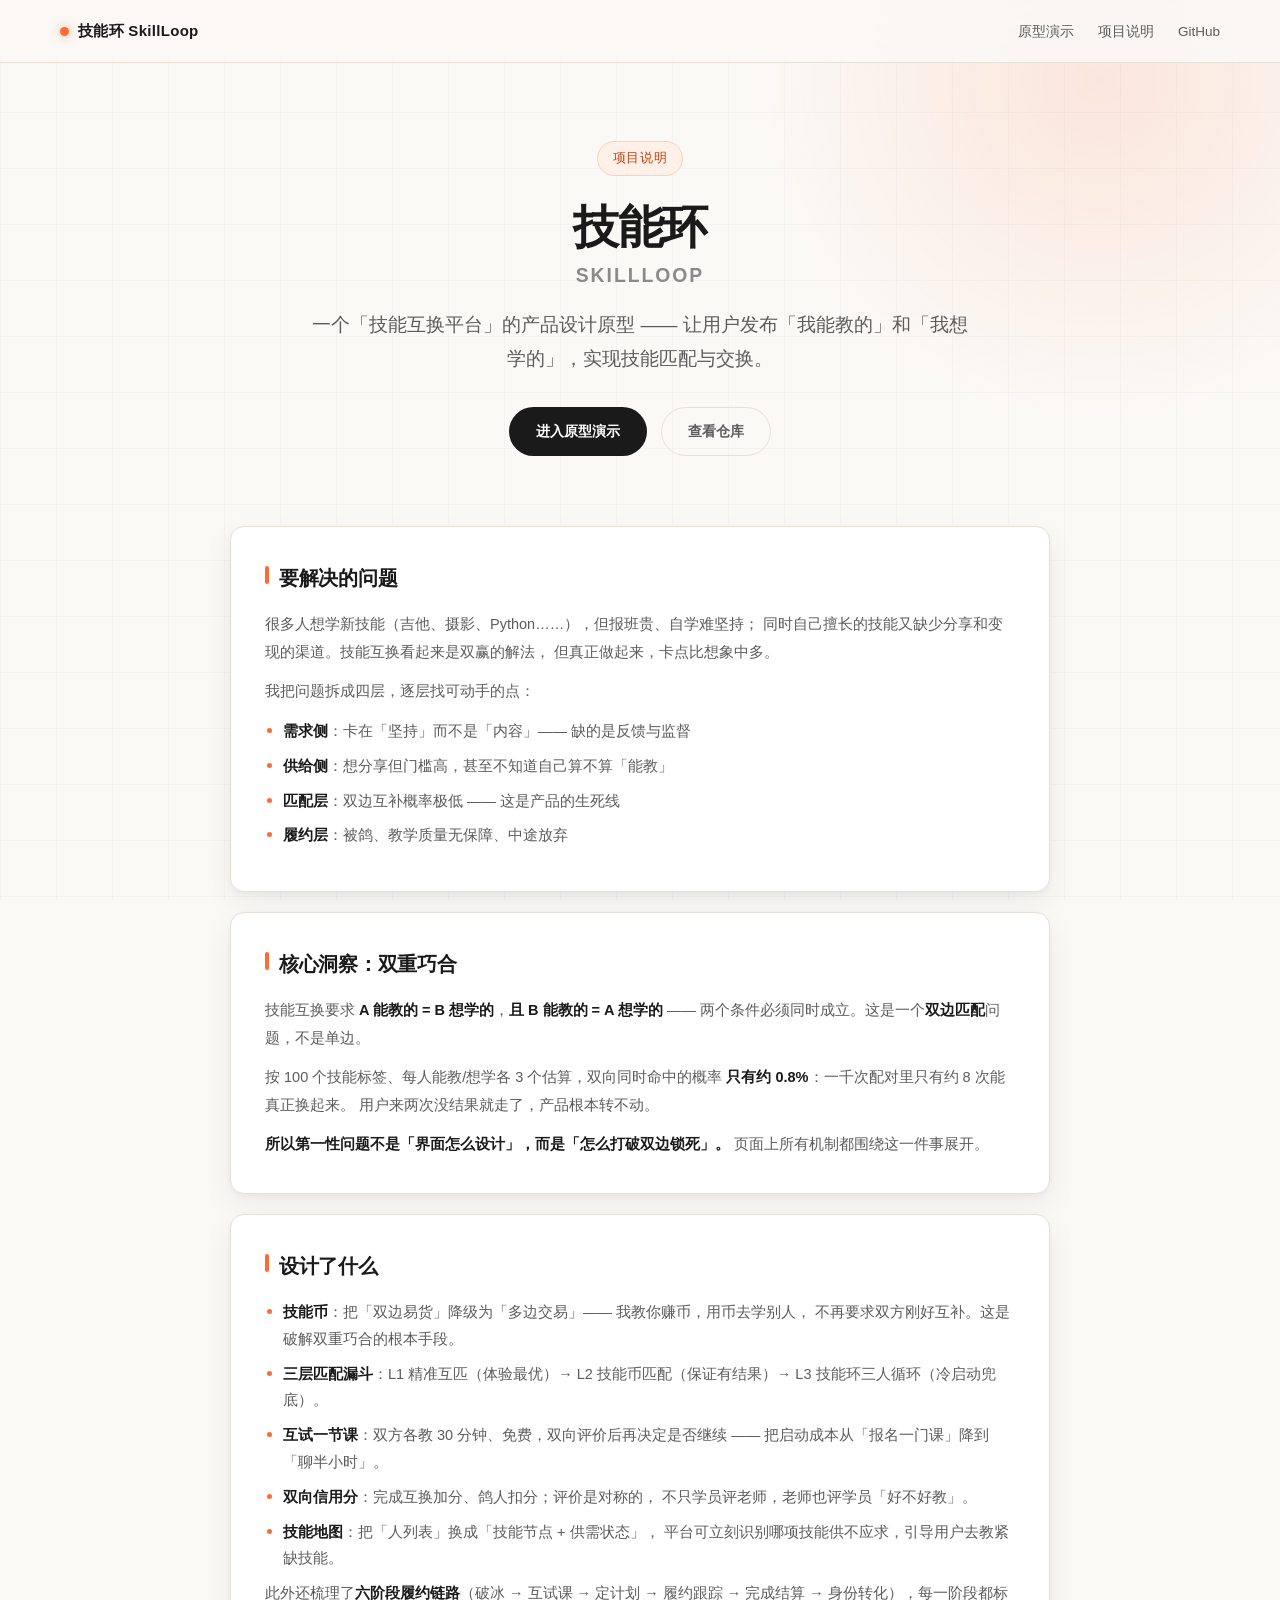
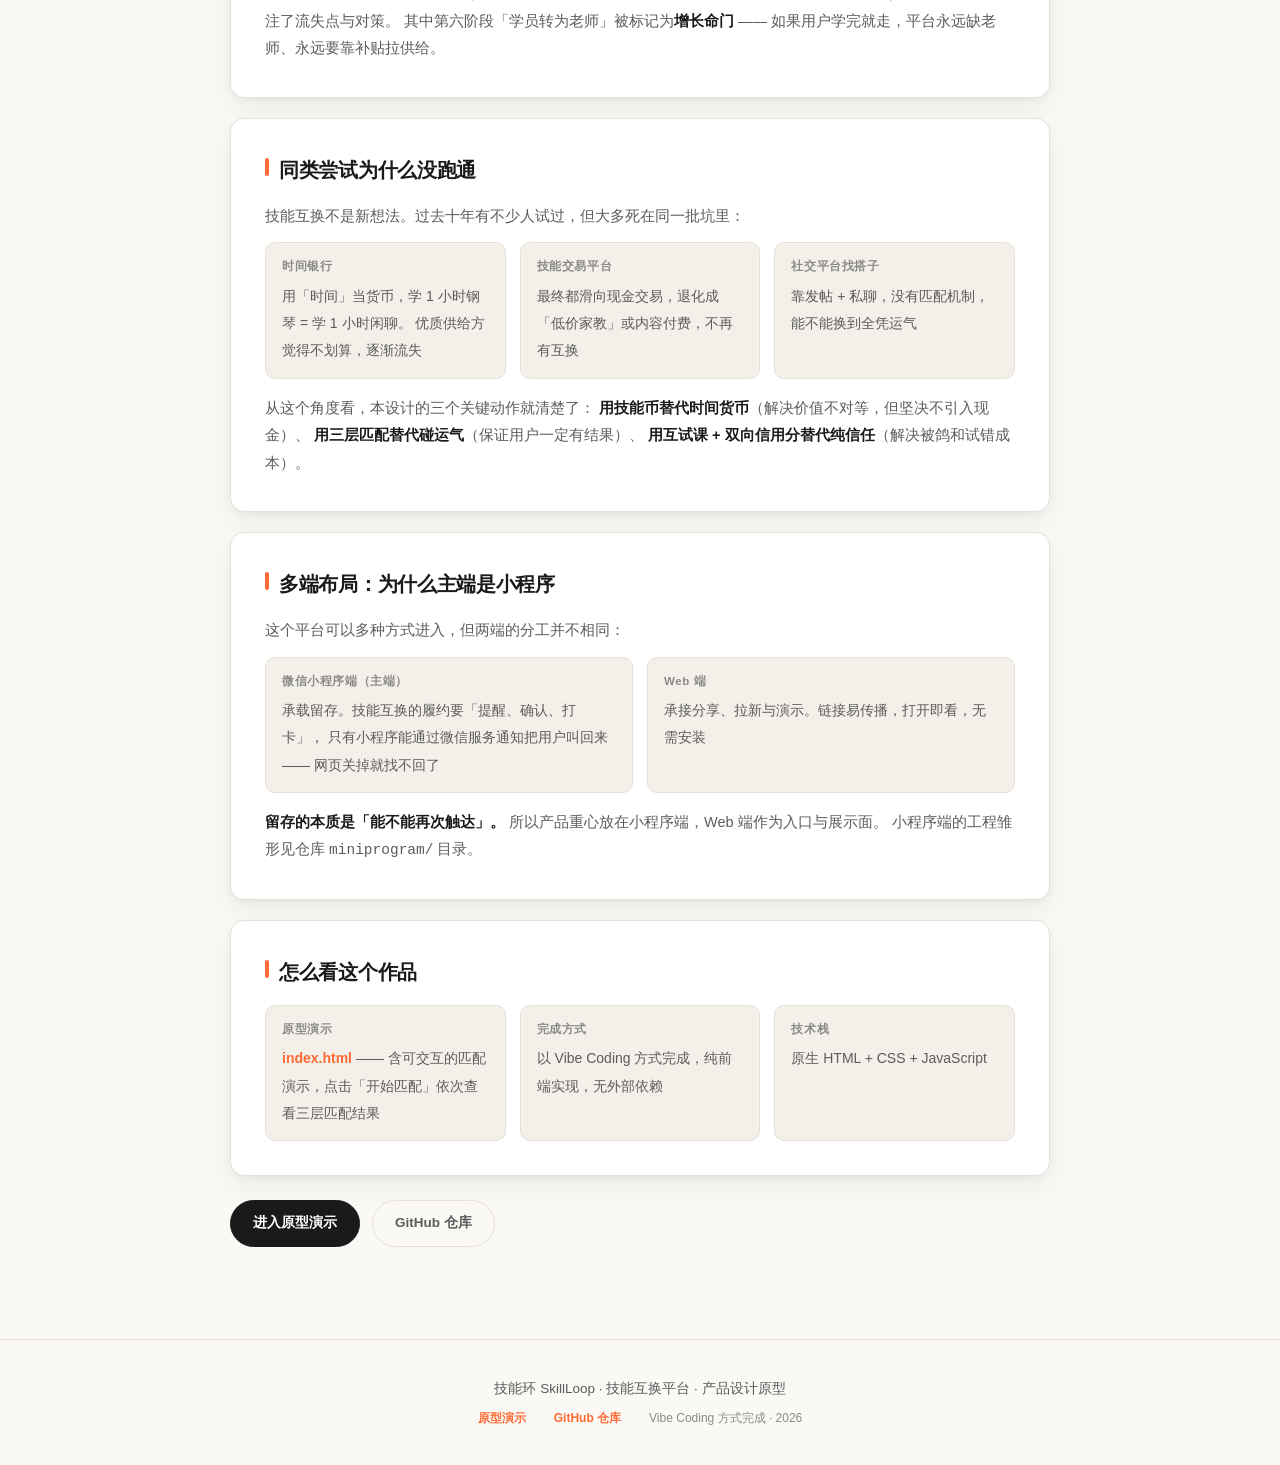
==== commit ba2ba32c: "补强产品论证：新增衡量标准 / 取舍边界 / 冷启动与风险；清除个人信息 一、清除全部个人信息 - about.html：删除整块「作者」卡片（姓名、学历、邮箱、手机号、GitHub 主页、其他作品链" ====
--- a/about.html
+++ b/about.html
@@ -101,6 +101,34 @@
     </div>
 
     <div class="about-card">
+      <h2>同类尝试为什么没跑通</h2>
+      <p>
+        技能互换不是新想法。过去十年有不少人试过，但大多死在同一批坑里：
+      </p>
+      <div class="about-meta">
+        <div>
+          <b>时间银行</b>
+          <span>用「时间」当货币，学 1 小时钢琴 = 学 1 小时闲聊。
+          优质供给方觉得不划算，逐渐流失</span>
+        </div>
+        <div>
+          <b>技能交易平台</b>
+          <span>最终都滑向现金交易，退化成「低价家教」或内容付费，不再有互换</span>
+        </div>
+        <div>
+          <b>社交平台找搭子</b>
+          <span>靠发帖 + 私聊，没有匹配机制，能不能换到全凭运气</span>
+        </div>
+      </div>
+      <p style="margin-top:16px">
+        从这个角度看，本设计的三个关键动作就清楚了：
+        <b>用技能币替代时间货币</b>（解决价值不对等，但坚决不引入现金）、
+        <b>用三层匹配替代碰运气</b>（保证用户一定有结果）、
+        <b>用互试课 + 双向信用分替代纯信任</b>（解决被鸽和试错成本）。
+      </p>
+    </div>
+
+    <div class="about-card">
       <h2>多端布局：为什么主端是小程序</h2>
       <p>
         这个平台可以多种方式进入，但两端的分工并不相同：
@@ -142,22 +170,9 @@
       </div>
     </div>
 
-    <div class="about-card">
-      <h2>作者</h2>
-      <p style="margin-bottom:16px">
-        <b style="font-size:16px">郭子仪</b>　中国农业大学（985 / 双一流）资源与环境 硕士
-      </p>
-      <div class="about-meta">
-        <div><b>邮箱</b><span>guoziyi126@qq.com</span></div>
-        <div><b>电话</b><span>18865840956</span></div>
-        <div><b>GitHub</b><span><a href="https://github.com/GZY126" target="_blank" rel="noopener"
-          style="color:#FF6B35;text-decoration:none;font-weight:600">github.com/GZY126</a></span></div>
-      </div>
-      <div class="about-links" style="margin-top:20px">
-        <a href="index.html" class="primary">进入原型演示</a>
-        <a href="https://github.com/GZY126/MT" target="_blank" rel="noopener">GitHub 仓库</a>
-        <a href="https://gzy126.github.io" target="_blank" rel="noopener">我的其他作品</a>
-      </div>
+    <div class="about-links" style="margin-top:24px">
+      <a href="index.html" class="primary">进入原型演示</a>
+      <a href="https://github.com/GZY126/MT" target="_blank" rel="noopener">GitHub 仓库</a>
     </div>
 
   </div>
--- a/styles.css
+++ b/styles.css
@@ -668,3 +668,116 @@
 .about-links a:hover{border-color:var(--teach);color:var(--teach)}
 .about-links a.primary{background:var(--txt);color:#fff;border-color:var(--txt)}
 .about-links a.primary:hover{background:var(--teach);border-color:var(--teach)}
+
+
+/* ============ 07 衡量标准 ============ */
+.ns-box{
+  background:linear-gradient(135deg,#1A1A1A 0%,#2C2C2C 100%);
+  border-radius:var(--r);padding:34px 34px;margin-bottom:28px;position:relative;overflow:hidden;
+}
+.ns-box::after{
+  content:'';position:absolute;right:-40px;top:-40px;width:200px;height:200px;
+  border-radius:50%;background:radial-gradient(circle,rgba(255,107,53,.22),transparent 70%);
+}
+.ns-label{
+  display:inline-block;font-size:11.5px;font-weight:700;letter-spacing:1.4px;
+  color:#FF8A4C;border:1px solid rgba(255,138,76,.42);
+  border-radius:100px;padding:5px 14px;margin-bottom:16px;
+}
+.ns-value{
+  font-size:clamp(26px,3.4vw,38px);font-weight:700;color:#fff;
+  letter-spacing:-.4px;margin-bottom:14px;
+}
+.ns-why{font-size:14.5px;line-height:1.9;color:#B8B8B2;max-width:760px}
+.ns-why b{color:#FF8A4C}
+
+.metric-table{width:100%;border-collapse:collapse;margin-bottom:28px;font-size:14px}
+.metric-table th{
+  text-align:left;font-size:12px;font-weight:700;letter-spacing:.8px;
+  color:var(--txt3);padding:0 14px 10px;border-bottom:2px solid var(--line);
+}
+.metric-table td{padding:14px;border-bottom:1px solid var(--line);color:var(--txt2);vertical-align:top}
+.metric-table td:first-child{font-weight:600;color:var(--txt);white-space:nowrap}
+.metric-table td:nth-child(3){font-weight:700;color:var(--teach);white-space:nowrap}
+.metric-table tr:last-child td{border-bottom:none}
+.metric-table tr.metric-hot{background:#FFF8F4}
+.metric-table tr.metric-hot td{color:var(--txt)}
+
+.metric-two{display:grid;grid-template-columns:1fr 1fr;gap:20px}
+.mt-card{
+  background:var(--bg-soft);border:1px solid var(--line);
+  border-radius:var(--r);padding:26px 26px;
+}
+.mt-card h4{font-size:15px;font-weight:700;margin-bottom:16px;color:var(--txt)}
+.mt-card ul{list-style:none}
+.mt-card li{
+  font-size:14px;line-height:1.85;color:var(--txt2);
+  padding-left:16px;position:relative;margin-bottom:12px;
+}
+.mt-card li:last-child{margin-bottom:0}
+.mt-card li::before{
+  content:'';position:absolute;left:0;top:10px;width:5px;height:5px;
+  border-radius:50%;background:var(--txt3);
+}
+.mt-card li b{color:var(--txt)}
+.mt-card--stop{background:#FFF6F1;border-color:#FFD9C7}
+.mt-card--stop h4{color:var(--teach)}
+.mt-card--stop li::before{background:var(--teach)}
+
+/* ============ 08 取舍边界 ============ */
+.scope-list{display:flex;flex-direction:column;gap:2px}
+.scope-item{
+  display:flex;gap:20px;padding:24px 4px;
+  border-bottom:1px solid rgba(255,255,255,.08);
+}
+.scope-item:last-child{border-bottom:none}
+.si-no{
+  flex-shrink:0;width:28px;height:28px;border-radius:50%;
+  background:rgba(255,107,53,.14);color:#FF8A4C;
+  font-size:13px;font-weight:700;line-height:28px;text-align:center;margin-top:2px;
+}
+.si-body h4{font-size:16px;font-weight:700;color:#fff;margin-bottom:8px}
+.si-body p{font-size:14.5px;line-height:1.9;color:#B8B8B2;max-width:840px}
+.si-body p b{color:#FF8A4C}
+
+/* ============ 09 冷启动 ============ */
+.cs-steps{
+  display:grid;grid-template-columns:repeat(auto-fit,minmax(280px,1fr));
+  gap:18px;margin-bottom:28px;
+}
+.cs-step{
+  background:#fff;border:1px solid var(--line);border-radius:var(--r);
+  padding:26px 24px;position:relative;
+}
+.cs-no{
+  width:30px;height:30px;border-radius:9px;background:var(--txt);color:#fff;
+  font-size:14px;font-weight:700;line-height:30px;text-align:center;margin-bottom:14px;
+}
+.cs-body h4{font-size:15px;font-weight:700;margin-bottom:10px;line-height:1.5}
+.cs-body p{font-size:14px;line-height:1.85;color:var(--txt2)}
+.cs-body p b{color:var(--teach)}
+
+.risk-two{display:grid;grid-template-columns:1fr 1fr;gap:20px}
+.rk-card{
+  border:1px solid var(--line);border-radius:var(--r);padding:26px 26px;background:#fff;
+}
+.rk-card h4{font-size:15px;font-weight:700;margin-bottom:16px}
+.rk-card ul{list-style:none}
+.rk-card li{
+  font-size:14px;line-height:1.85;color:var(--txt2);
+  padding-left:16px;position:relative;margin-bottom:14px;
+}
+.rk-card li:last-child{margin-bottom:0}
+.rk-card li::before{
+  content:'';position:absolute;left:0;top:10px;width:5px;height:5px;
+  border-radius:50%;background:var(--teach);
+}
+.rk-card li b{color:var(--txt)}
+.rk-card--warn{background:#FFFBEB;border-color:#FDE68A}
+.rk-card--warn li::before{background:#D97706}
+.rk-card--warn h4{color:#B45309}
+
+@media (max-width:820px){
+  .metric-two,.risk-two{grid-template-columns:1fr}
+  .scope-item{gap:14px}
+}
